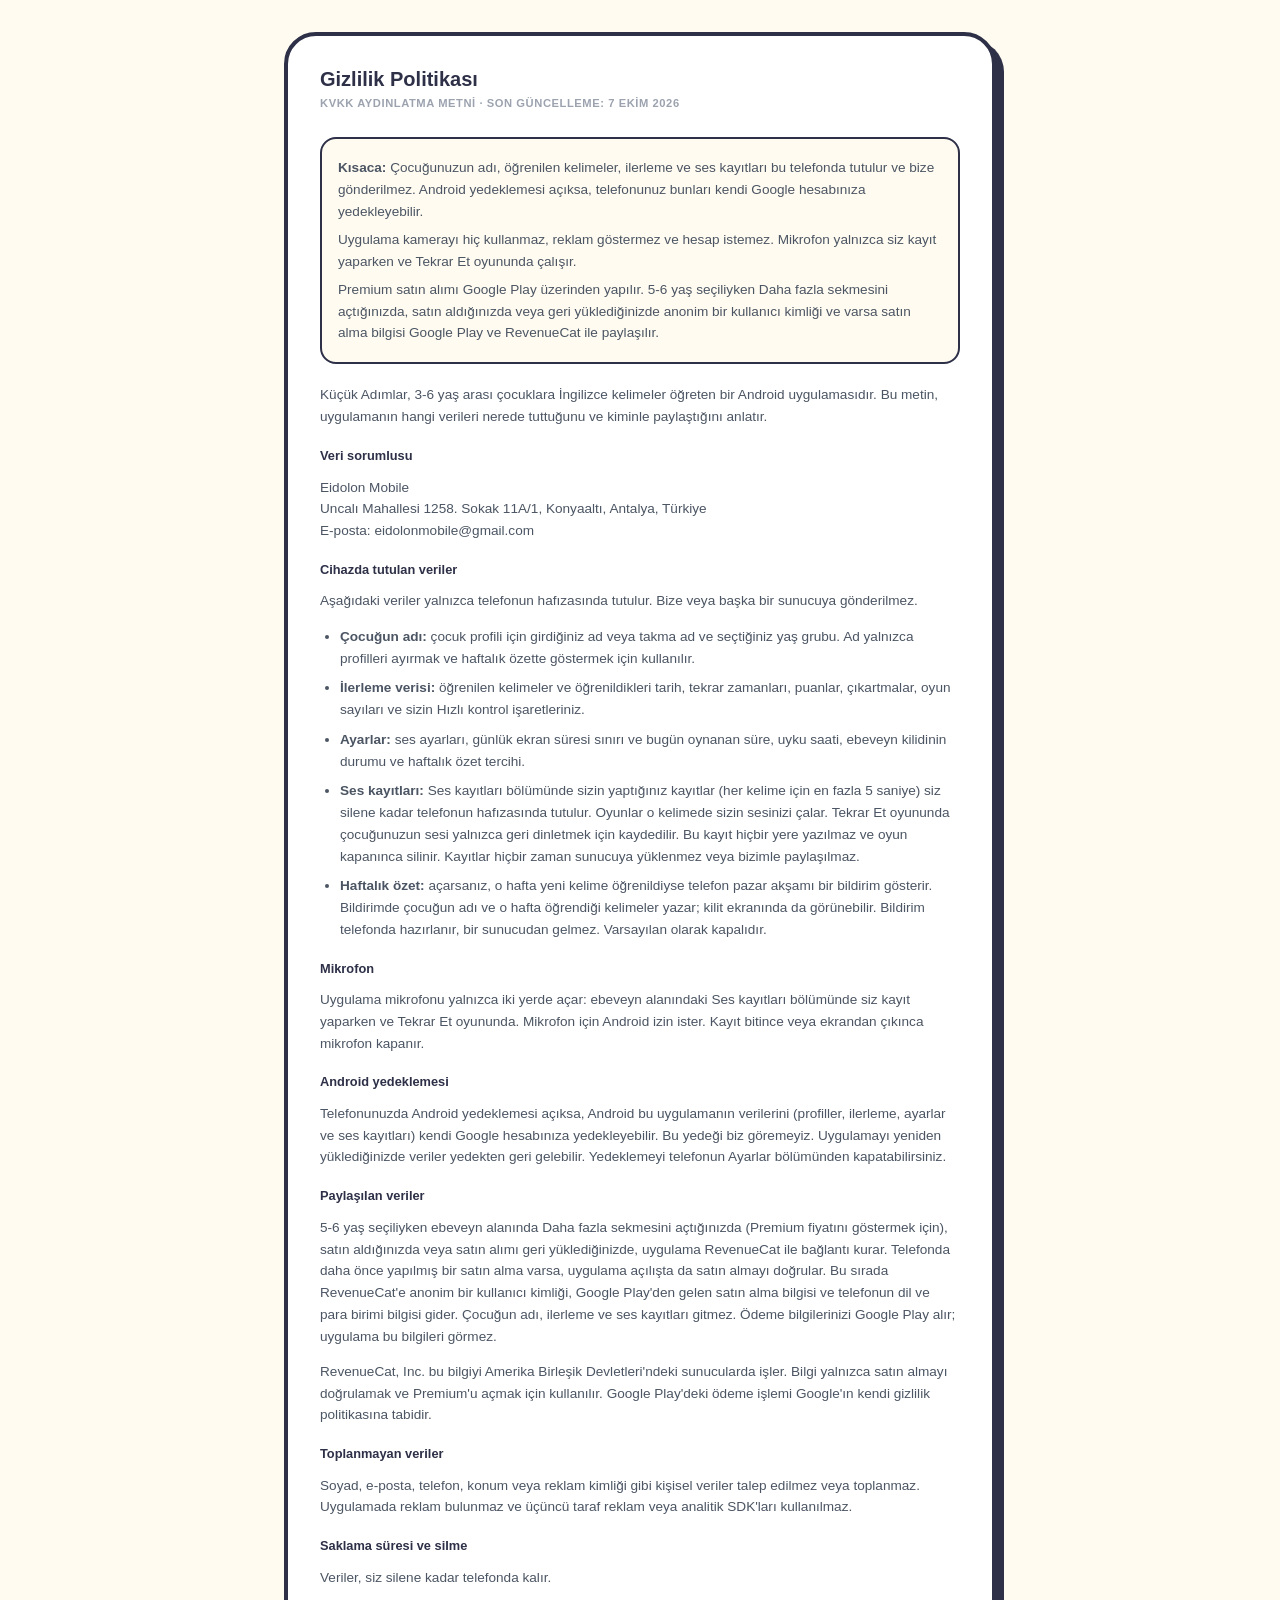
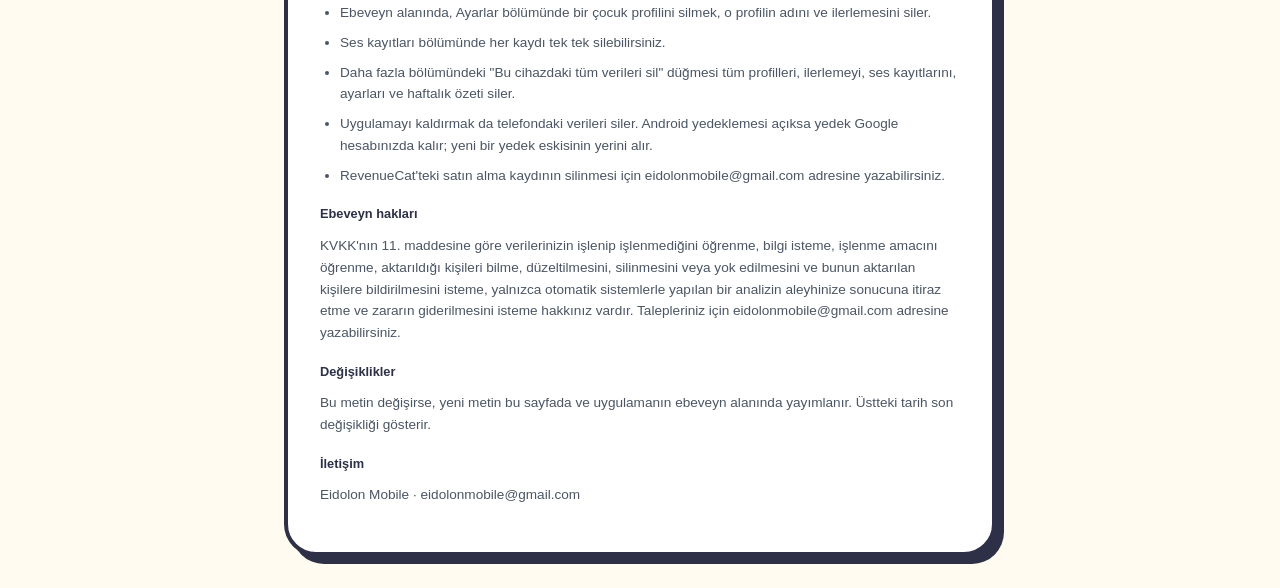
==== kucukadimlar/index.html @ ce0ed887 "Add the Küçük Adımlar privacy policy Co-Authored-By: Claude Opus 5.5 <noreply@anthropic.com> Claude-" ====
<!doctype html>
<html lang="tr">
<head>
<meta charset="utf-8">
<meta name="viewport" content="width=device-width, initial-scale=1">
<title>Gizlilik Politikası · Küçük Adımlar</title>
<style>
  body {
    margin: 0;
    padding: 2rem 1rem;
    background: #FFFBF0;
    color: #2D3047;
    font-family: -apple-system, BlinkMacSystemFont, "Segoe UI", Roboto, sans-serif;
  }
  .card {
    max-width: 640px;
    margin: 0 auto;
    background: #fff;
    border: 4px solid #2D3047;
    border-radius: 32px;
    box-shadow: 8px 8px 0px 0px #2D3047;
    padding: 2rem;
  }
  h1 { font-size: 1.25rem; font-weight: 900; margin: 0 0 0.25rem; }
  .updated { font-size: 0.7rem; font-weight: 700; color: #9CA3AF; text-transform: uppercase; letter-spacing: 0.05em; margin: 0 0 1.5rem; }
  h2 { font-size: 0.8rem; font-weight: 900; margin: 1.25rem 0 0.4rem; }
  p, li { font-size: 0.85rem; font-weight: 500; color: #4B5563; line-height: 1.6; }
  ul { margin: 0.25rem 0; padding-left: 1.25rem; }
  li { margin-bottom: 0.5rem; }
  li:last-child { margin-bottom: 0; }
  .box { background: #FFFBF0; border: 2px solid #2D3047; border-radius: 16px; padding: 0.75rem 1rem; margin-bottom: 1.25rem; }
  .box p { margin: 0.4rem 0; }
</style>
</head>
<body>
  <div class="card">
    <h1>Gizlilik Politikası</h1>
    <p class="updated">KVKK Aydınlatma Metni · Son güncelleme: 7 Ekim 2026</p>

    <div class="box">
      <p><strong>Kısaca:</strong> Çocuğunuzun adı, öğrenilen kelimeler, ilerleme ve ses kayıtları bu telefonda tutulur ve bize gönderilmez. Android yedeklemesi açıksa, telefonunuz bunları kendi Google hesabınıza yedekleyebilir.</p>
      <p>Uygulama kamerayı hiç kullanmaz, reklam göstermez ve hesap istemez. Mikrofon yalnızca siz kayıt yaparken ve Tekrar Et oyununda çalışır.</p>
      <p>Premium satın alımı Google Play üzerinden yapılır. 5-6 yaş seçiliyken Daha fazla sekmesini açtığınızda, satın aldığınızda veya geri yüklediğinizde anonim bir kullanıcı kimliği ve varsa satın alma bilgisi Google Play ve RevenueCat ile paylaşılır.</p>
    </div>

    <p>Küçük Adımlar, 3-6 yaş arası çocuklara İngilizce kelimeler öğreten bir Android uygulamasıdır. Bu metin, uygulamanın hangi verileri nerede tuttuğunu ve kiminle paylaştığını anlatır.</p>

    <h2>Veri sorumlusu</h2>
    <p>Eidolon Mobile<br>Uncalı Mahallesi 1258. Sokak 11A/1, Konyaaltı, Antalya, Türkiye<br>E-posta: eidolonmobile@gmail.com</p>

    <h2>Cihazda tutulan veriler</h2>
    <p>Aşağıdaki veriler yalnızca telefonun hafızasında tutulur. Bize veya başka bir sunucuya gönderilmez.</p>
    <ul>
      <li><strong>Çocuğun adı:</strong> çocuk profili için girdiğiniz ad veya takma ad ve seçtiğiniz yaş grubu. Ad yalnızca profilleri ayırmak ve haftalık özette göstermek için kullanılır.</li>
      <li><strong>İlerleme verisi:</strong> öğrenilen kelimeler ve öğrenildikleri tarih, tekrar zamanları, puanlar, çıkartmalar, oyun sayıları ve sizin Hızlı kontrol işaretleriniz.</li>
      <li><strong>Ayarlar:</strong> ses ayarları, günlük ekran süresi sınırı ve bugün oynanan süre, uyku saati, ebeveyn kilidinin durumu ve haftalık özet tercihi.</li>
      <li><strong>Ses kayıtları:</strong> Ses kayıtları bölümünde sizin yaptığınız kayıtlar (her kelime için en fazla 5 saniye) siz silene kadar telefonun hafızasında tutulur. Oyunlar o kelimede sizin sesinizi çalar. Tekrar Et oyununda çocuğunuzun sesi yalnızca geri dinletmek için kaydedilir. Bu kayıt hiçbir yere yazılmaz ve oyun kapanınca silinir. Kayıtlar hiçbir zaman sunucuya yüklenmez veya bizimle paylaşılmaz.</li>
      <li><strong>Haftalık özet:</strong> açarsanız, o hafta yeni kelime öğrenildiyse telefon pazar akşamı bir bildirim gösterir. Bildirimde çocuğun adı ve o hafta öğrendiği kelimeler yazar; kilit ekranında da görünebilir. Bildirim telefonda hazırlanır, bir sunucudan gelmez. Varsayılan olarak kapalıdır.</li>
    </ul>

    <h2>Mikrofon</h2>
    <p>Uygulama mikrofonu yalnızca iki yerde açar: ebeveyn alanındaki Ses kayıtları bölümünde siz kayıt yaparken ve Tekrar Et oyununda. Mikrofon için Android izin ister. Kayıt bitince veya ekrandan çıkınca mikrofon kapanır.</p>

    <h2>Android yedeklemesi</h2>
    <p>Telefonunuzda Android yedeklemesi açıksa, Android bu uygulamanın verilerini (profiller, ilerleme, ayarlar ve ses kayıtları) kendi Google hesabınıza yedekleyebilir. Bu yedeği biz göremeyiz. Uygulamayı yeniden yüklediğinizde veriler yedekten geri gelebilir. Yedeklemeyi telefonun Ayarlar bölümünden kapatabilirsiniz.</p>

    <h2>Paylaşılan veriler</h2>
    <p>5-6 yaş seçiliyken ebeveyn alanında Daha fazla sekmesini açtığınızda (Premium fiyatını göstermek için), satın aldığınızda veya satın alımı geri yüklediğinizde, uygulama RevenueCat ile bağlantı kurar. Telefonda daha önce yapılmış bir satın alma varsa, uygulama açılışta da satın almayı doğrular. Bu sırada RevenueCat'e anonim bir kullanıcı kimliği, Google Play'den gelen satın alma bilgisi ve telefonun dil ve para birimi bilgisi gider. Çocuğun adı, ilerleme ve ses kayıtları gitmez. Ödeme bilgilerinizi Google Play alır; uygulama bu bilgileri görmez.</p>
    <p>RevenueCat, Inc. bu bilgiyi Amerika Birleşik Devletleri'ndeki sunucularda işler. Bilgi yalnızca satın almayı doğrulamak ve Premium'u açmak için kullanılır. Google Play'deki ödeme işlemi Google'ın kendi gizlilik politikasına tabidir.</p>

    <h2>Toplanmayan veriler</h2>
    <p>Soyad, e-posta, telefon, konum veya reklam kimliği gibi kişisel veriler talep edilmez veya toplanmaz. Uygulamada reklam bulunmaz ve üçüncü taraf reklam veya analitik SDK'ları kullanılmaz.</p>

    <h2>Saklama süresi ve silme</h2>
    <p>Veriler, siz silene kadar telefonda kalır.</p>
    <ul>
      <li>Ebeveyn alanında, Ayarlar bölümünde bir çocuk profilini silmek, o profilin adını ve ilerlemesini siler.</li>
      <li>Ses kayıtları bölümünde her kaydı tek tek silebilirsiniz.</li>
      <li>Daha fazla bölümündeki "Bu cihazdaki tüm verileri sil" düğmesi tüm profilleri, ilerlemeyi, ses kayıtlarını, ayarları ve haftalık özeti siler.</li>
      <li>Uygulamayı kaldırmak da telefondaki verileri siler. Android yedeklemesi açıksa yedek Google hesabınızda kalır; yeni bir yedek eskisinin yerini alır.</li>
      <li>RevenueCat'teki satın alma kaydının silinmesi için eidolonmobile@gmail.com adresine yazabilirsiniz.</li>
    </ul>

    <h2>Ebeveyn hakları</h2>
    <p>KVKK'nın 11. maddesine göre verilerinizin işlenip işlenmediğini öğrenme, bilgi isteme, işlenme amacını öğrenme, aktarıldığı kişileri bilme, düzeltilmesini, silinmesini veya yok edilmesini ve bunun aktarılan kişilere bildirilmesini isteme, yalnızca otomatik sistemlerle yapılan bir analizin aleyhinize sonucuna itiraz etme ve zararın giderilmesini isteme hakkınız vardır. Talepleriniz için eidolonmobile@gmail.com adresine yazabilirsiniz.</p>

    <h2>Değişiklikler</h2>
    <p>Bu metin değişirse, yeni metin bu sayfada ve uygulamanın ebeveyn alanında yayımlanır. Üstteki tarih son değişikliği gösterir.</p>

    <h2>İletişim</h2>
    <p>Eidolon Mobile · eidolonmobile@gmail.com</p>
  </div>
</body>
</html>
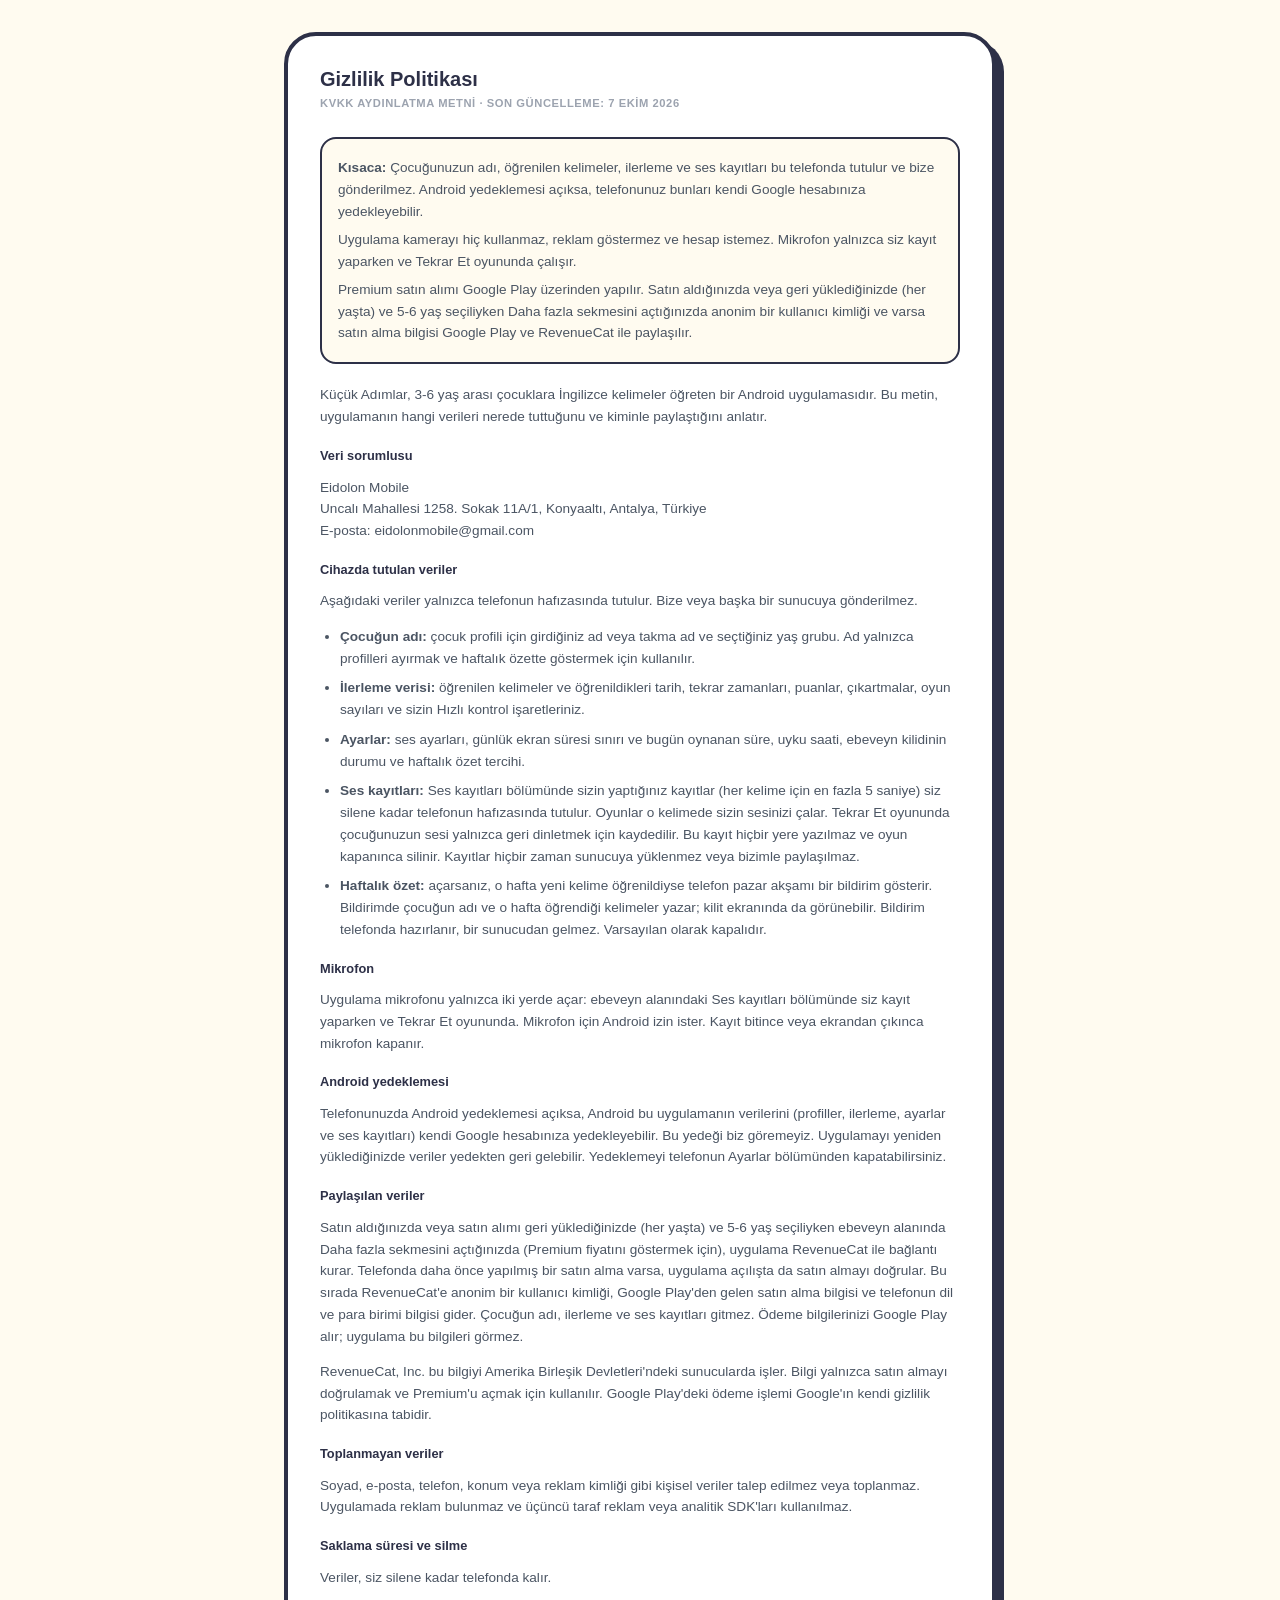
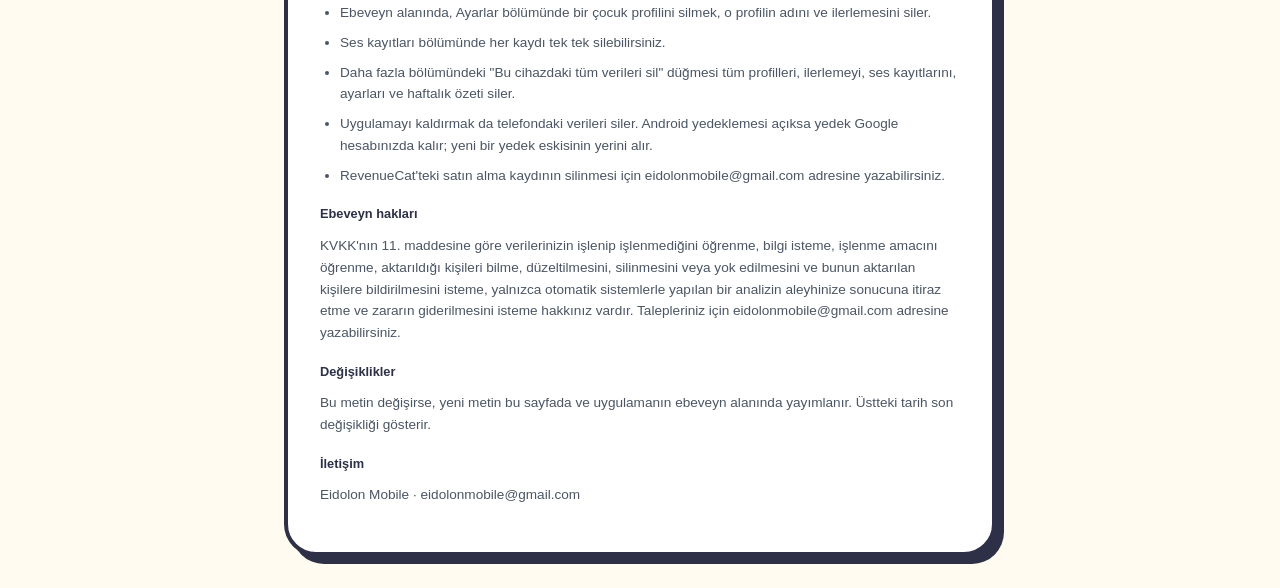
==== commit c72246f4: "Küçük Adımlar privacy policy: restore happens at any age Co-Authored-By: Claude Opus 5.5 <noreply@an" ====
--- a/kucukadimlar/index.html
+++ b/kucukadimlar/index.html
@@ -40,7 +40,7 @@
     <div class="box">
       <p><strong>Kısaca:</strong> Çocuğunuzun adı, öğrenilen kelimeler, ilerleme ve ses kayıtları bu telefonda tutulur ve bize gönderilmez. Android yedeklemesi açıksa, telefonunuz bunları kendi Google hesabınıza yedekleyebilir.</p>
       <p>Uygulama kamerayı hiç kullanmaz, reklam göstermez ve hesap istemez. Mikrofon yalnızca siz kayıt yaparken ve Tekrar Et oyununda çalışır.</p>
-      <p>Premium satın alımı Google Play üzerinden yapılır. 5-6 yaş seçiliyken Daha fazla sekmesini açtığınızda, satın aldığınızda veya geri yüklediğinizde anonim bir kullanıcı kimliği ve varsa satın alma bilgisi Google Play ve RevenueCat ile paylaşılır.</p>
+      <p>Premium satın alımı Google Play üzerinden yapılır. Satın aldığınızda veya geri yüklediğinizde (her yaşta) ve 5-6 yaş seçiliyken Daha fazla sekmesini açtığınızda anonim bir kullanıcı kimliği ve varsa satın alma bilgisi Google Play ve RevenueCat ile paylaşılır.</p>
     </div>
 
     <p>Küçük Adımlar, 3-6 yaş arası çocuklara İngilizce kelimeler öğreten bir Android uygulamasıdır. Bu metin, uygulamanın hangi verileri nerede tuttuğunu ve kiminle paylaştığını anlatır.</p>
@@ -65,7 +65,7 @@
     <p>Telefonunuzda Android yedeklemesi açıksa, Android bu uygulamanın verilerini (profiller, ilerleme, ayarlar ve ses kayıtları) kendi Google hesabınıza yedekleyebilir. Bu yedeği biz göremeyiz. Uygulamayı yeniden yüklediğinizde veriler yedekten geri gelebilir. Yedeklemeyi telefonun Ayarlar bölümünden kapatabilirsiniz.</p>
 
     <h2>Paylaşılan veriler</h2>
-    <p>5-6 yaş seçiliyken ebeveyn alanında Daha fazla sekmesini açtığınızda (Premium fiyatını göstermek için), satın aldığınızda veya satın alımı geri yüklediğinizde, uygulama RevenueCat ile bağlantı kurar. Telefonda daha önce yapılmış bir satın alma varsa, uygulama açılışta da satın almayı doğrular. Bu sırada RevenueCat'e anonim bir kullanıcı kimliği, Google Play'den gelen satın alma bilgisi ve telefonun dil ve para birimi bilgisi gider. Çocuğun adı, ilerleme ve ses kayıtları gitmez. Ödeme bilgilerinizi Google Play alır; uygulama bu bilgileri görmez.</p>
+    <p>Satın aldığınızda veya satın alımı geri yüklediğinizde (her yaşta) ve 5-6 yaş seçiliyken ebeveyn alanında Daha fazla sekmesini açtığınızda (Premium fiyatını göstermek için), uygulama RevenueCat ile bağlantı kurar. Telefonda daha önce yapılmış bir satın alma varsa, uygulama açılışta da satın almayı doğrular. Bu sırada RevenueCat'e anonim bir kullanıcı kimliği, Google Play'den gelen satın alma bilgisi ve telefonun dil ve para birimi bilgisi gider. Çocuğun adı, ilerleme ve ses kayıtları gitmez. Ödeme bilgilerinizi Google Play alır; uygulama bu bilgileri görmez.</p>
     <p>RevenueCat, Inc. bu bilgiyi Amerika Birleşik Devletleri'ndeki sunucularda işler. Bilgi yalnızca satın almayı doğrulamak ve Premium'u açmak için kullanılır. Google Play'deki ödeme işlemi Google'ın kendi gizlilik politikasına tabidir.</p>
 
     <h2>Toplanmayan veriler</h2>
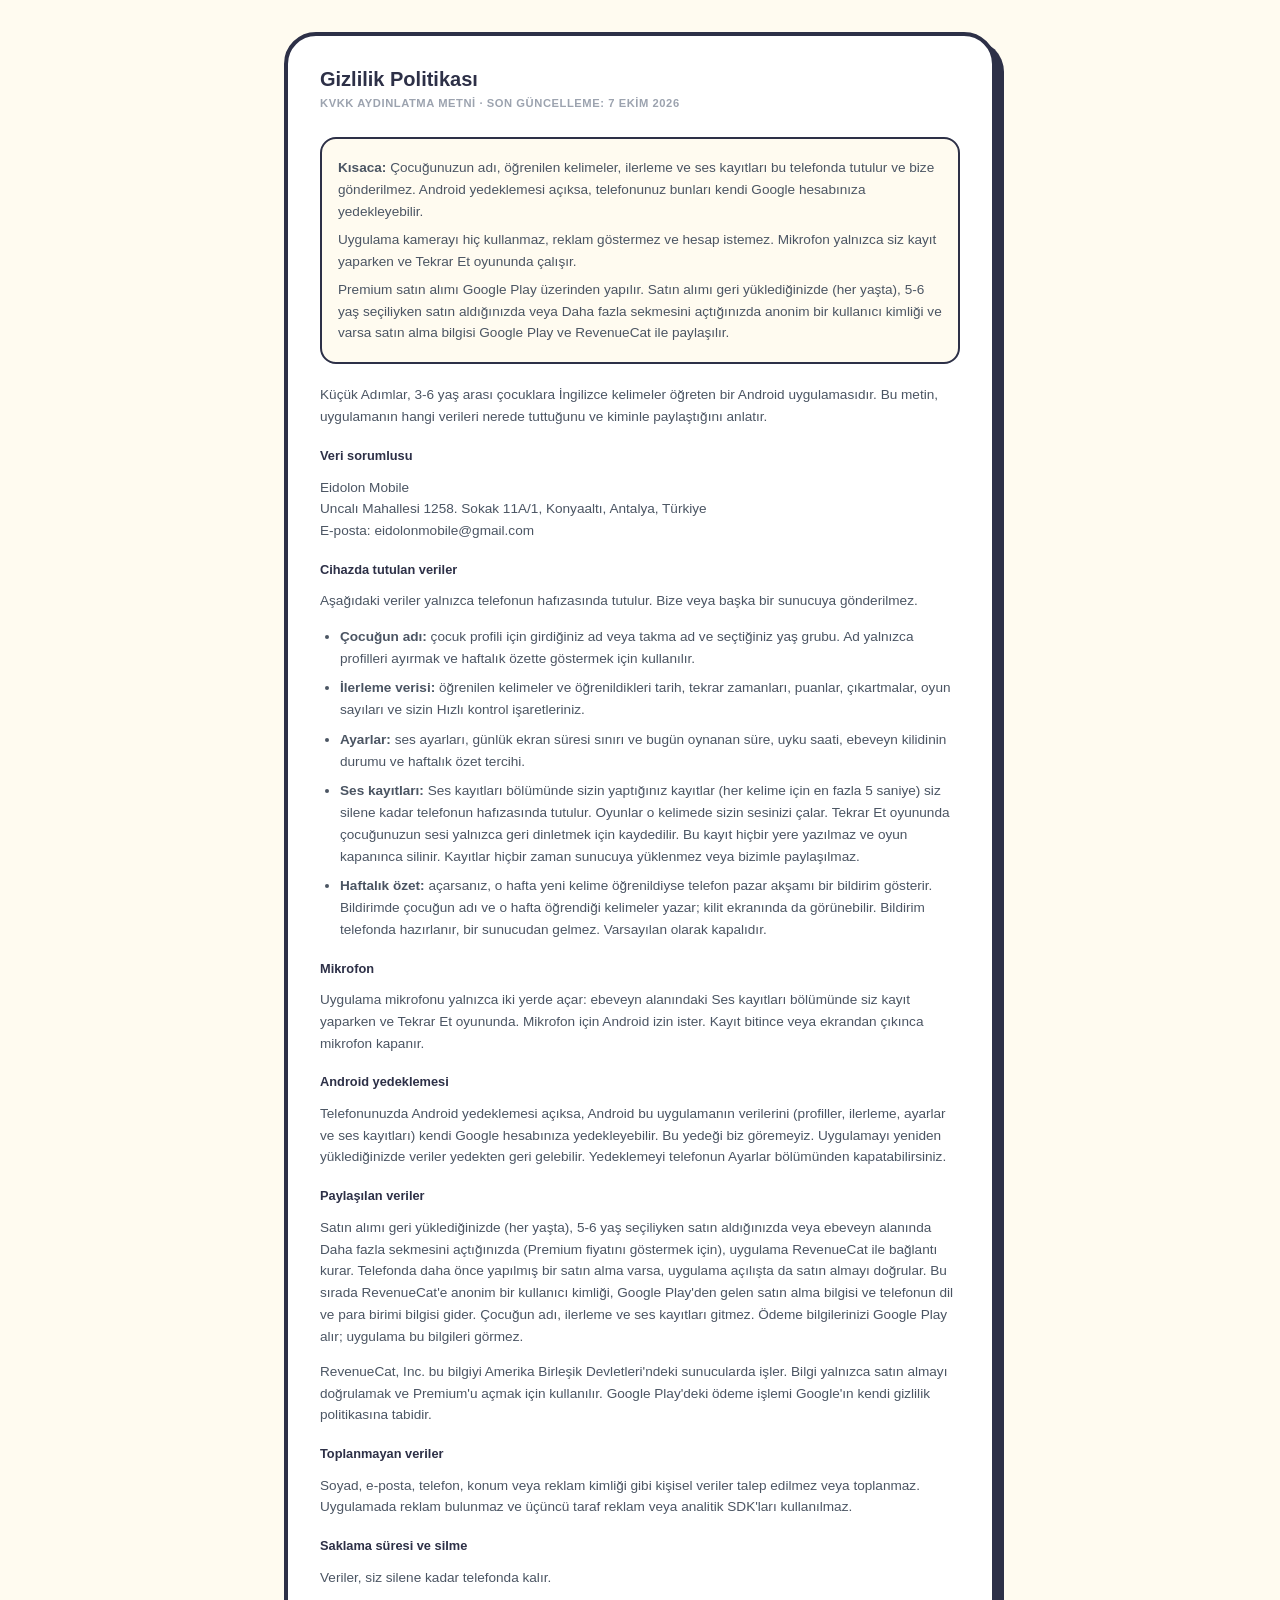
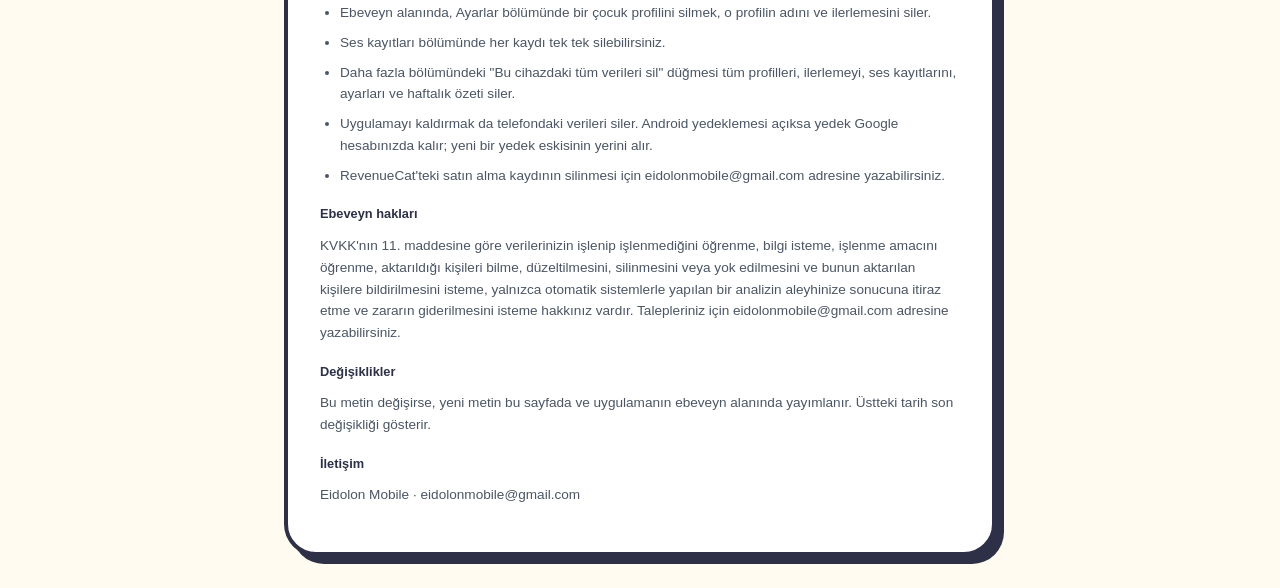
==== commit 73a28304: "Küçük Adımlar privacy policy: buying is at ages 5-6, restore at any age Co-Authored-By: Claude Opus " ====
--- a/kucukadimlar/index.html
+++ b/kucukadimlar/index.html
@@ -40,7 +40,7 @@
     <div class="box">
       <p><strong>Kısaca:</strong> Çocuğunuzun adı, öğrenilen kelimeler, ilerleme ve ses kayıtları bu telefonda tutulur ve bize gönderilmez. Android yedeklemesi açıksa, telefonunuz bunları kendi Google hesabınıza yedekleyebilir.</p>
       <p>Uygulama kamerayı hiç kullanmaz, reklam göstermez ve hesap istemez. Mikrofon yalnızca siz kayıt yaparken ve Tekrar Et oyununda çalışır.</p>
-      <p>Premium satın alımı Google Play üzerinden yapılır. Satın aldığınızda veya geri yüklediğinizde (her yaşta) ve 5-6 yaş seçiliyken Daha fazla sekmesini açtığınızda anonim bir kullanıcı kimliği ve varsa satın alma bilgisi Google Play ve RevenueCat ile paylaşılır.</p>
+      <p>Premium satın alımı Google Play üzerinden yapılır. Satın alımı geri yüklediğinizde (her yaşta), 5-6 yaş seçiliyken satın aldığınızda veya Daha fazla sekmesini açtığınızda anonim bir kullanıcı kimliği ve varsa satın alma bilgisi Google Play ve RevenueCat ile paylaşılır.</p>
     </div>
 
     <p>Küçük Adımlar, 3-6 yaş arası çocuklara İngilizce kelimeler öğreten bir Android uygulamasıdır. Bu metin, uygulamanın hangi verileri nerede tuttuğunu ve kiminle paylaştığını anlatır.</p>
@@ -65,7 +65,7 @@
     <p>Telefonunuzda Android yedeklemesi açıksa, Android bu uygulamanın verilerini (profiller, ilerleme, ayarlar ve ses kayıtları) kendi Google hesabınıza yedekleyebilir. Bu yedeği biz göremeyiz. Uygulamayı yeniden yüklediğinizde veriler yedekten geri gelebilir. Yedeklemeyi telefonun Ayarlar bölümünden kapatabilirsiniz.</p>
 
     <h2>Paylaşılan veriler</h2>
-    <p>Satın aldığınızda veya satın alımı geri yüklediğinizde (her yaşta) ve 5-6 yaş seçiliyken ebeveyn alanında Daha fazla sekmesini açtığınızda (Premium fiyatını göstermek için), uygulama RevenueCat ile bağlantı kurar. Telefonda daha önce yapılmış bir satın alma varsa, uygulama açılışta da satın almayı doğrular. Bu sırada RevenueCat'e anonim bir kullanıcı kimliği, Google Play'den gelen satın alma bilgisi ve telefonun dil ve para birimi bilgisi gider. Çocuğun adı, ilerleme ve ses kayıtları gitmez. Ödeme bilgilerinizi Google Play alır; uygulama bu bilgileri görmez.</p>
+    <p>Satın alımı geri yüklediğinizde (her yaşta), 5-6 yaş seçiliyken satın aldığınızda veya ebeveyn alanında Daha fazla sekmesini açtığınızda (Premium fiyatını göstermek için), uygulama RevenueCat ile bağlantı kurar. Telefonda daha önce yapılmış bir satın alma varsa, uygulama açılışta da satın almayı doğrular. Bu sırada RevenueCat'e anonim bir kullanıcı kimliği, Google Play'den gelen satın alma bilgisi ve telefonun dil ve para birimi bilgisi gider. Çocuğun adı, ilerleme ve ses kayıtları gitmez. Ödeme bilgilerinizi Google Play alır; uygulama bu bilgileri görmez.</p>
     <p>RevenueCat, Inc. bu bilgiyi Amerika Birleşik Devletleri'ndeki sunucularda işler. Bilgi yalnızca satın almayı doğrulamak ve Premium'u açmak için kullanılır. Google Play'deki ödeme işlemi Google'ın kendi gizlilik politikasına tabidir.</p>
 
     <h2>Toplanmayan veriler</h2>
